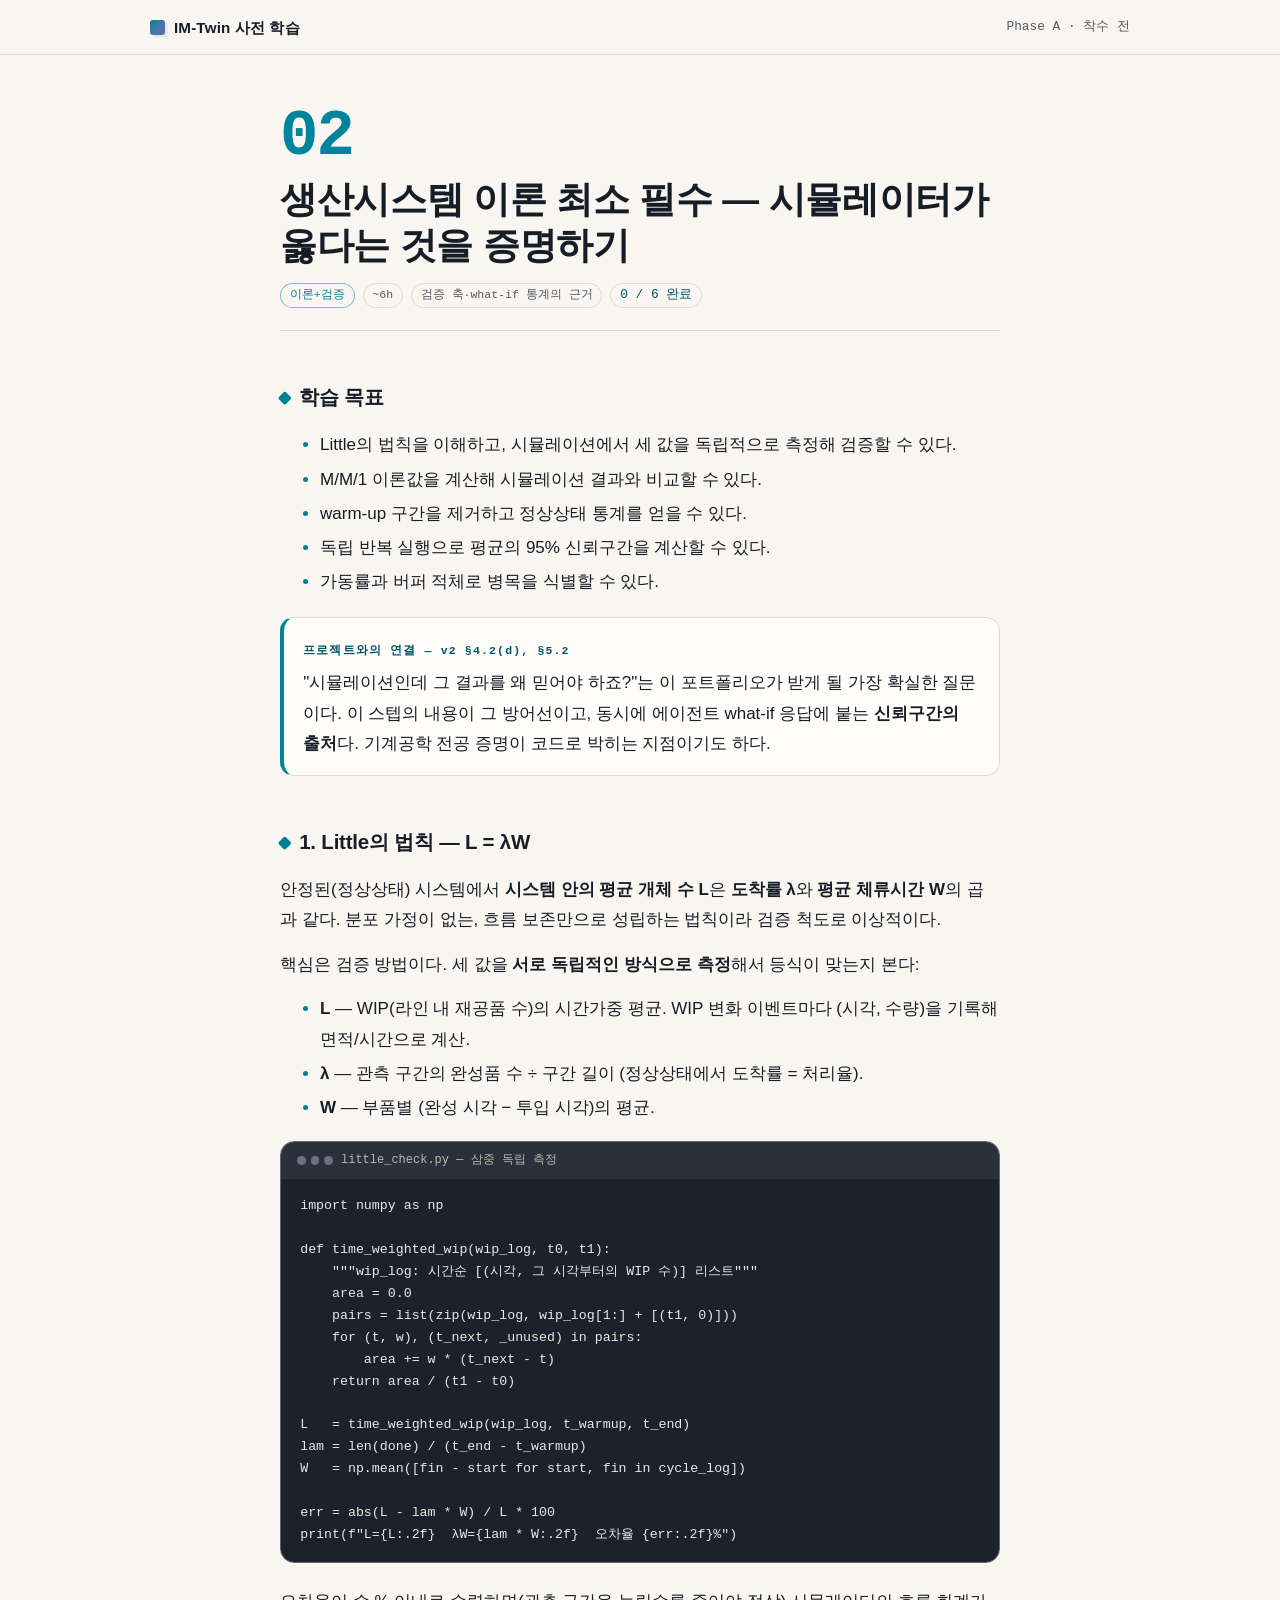
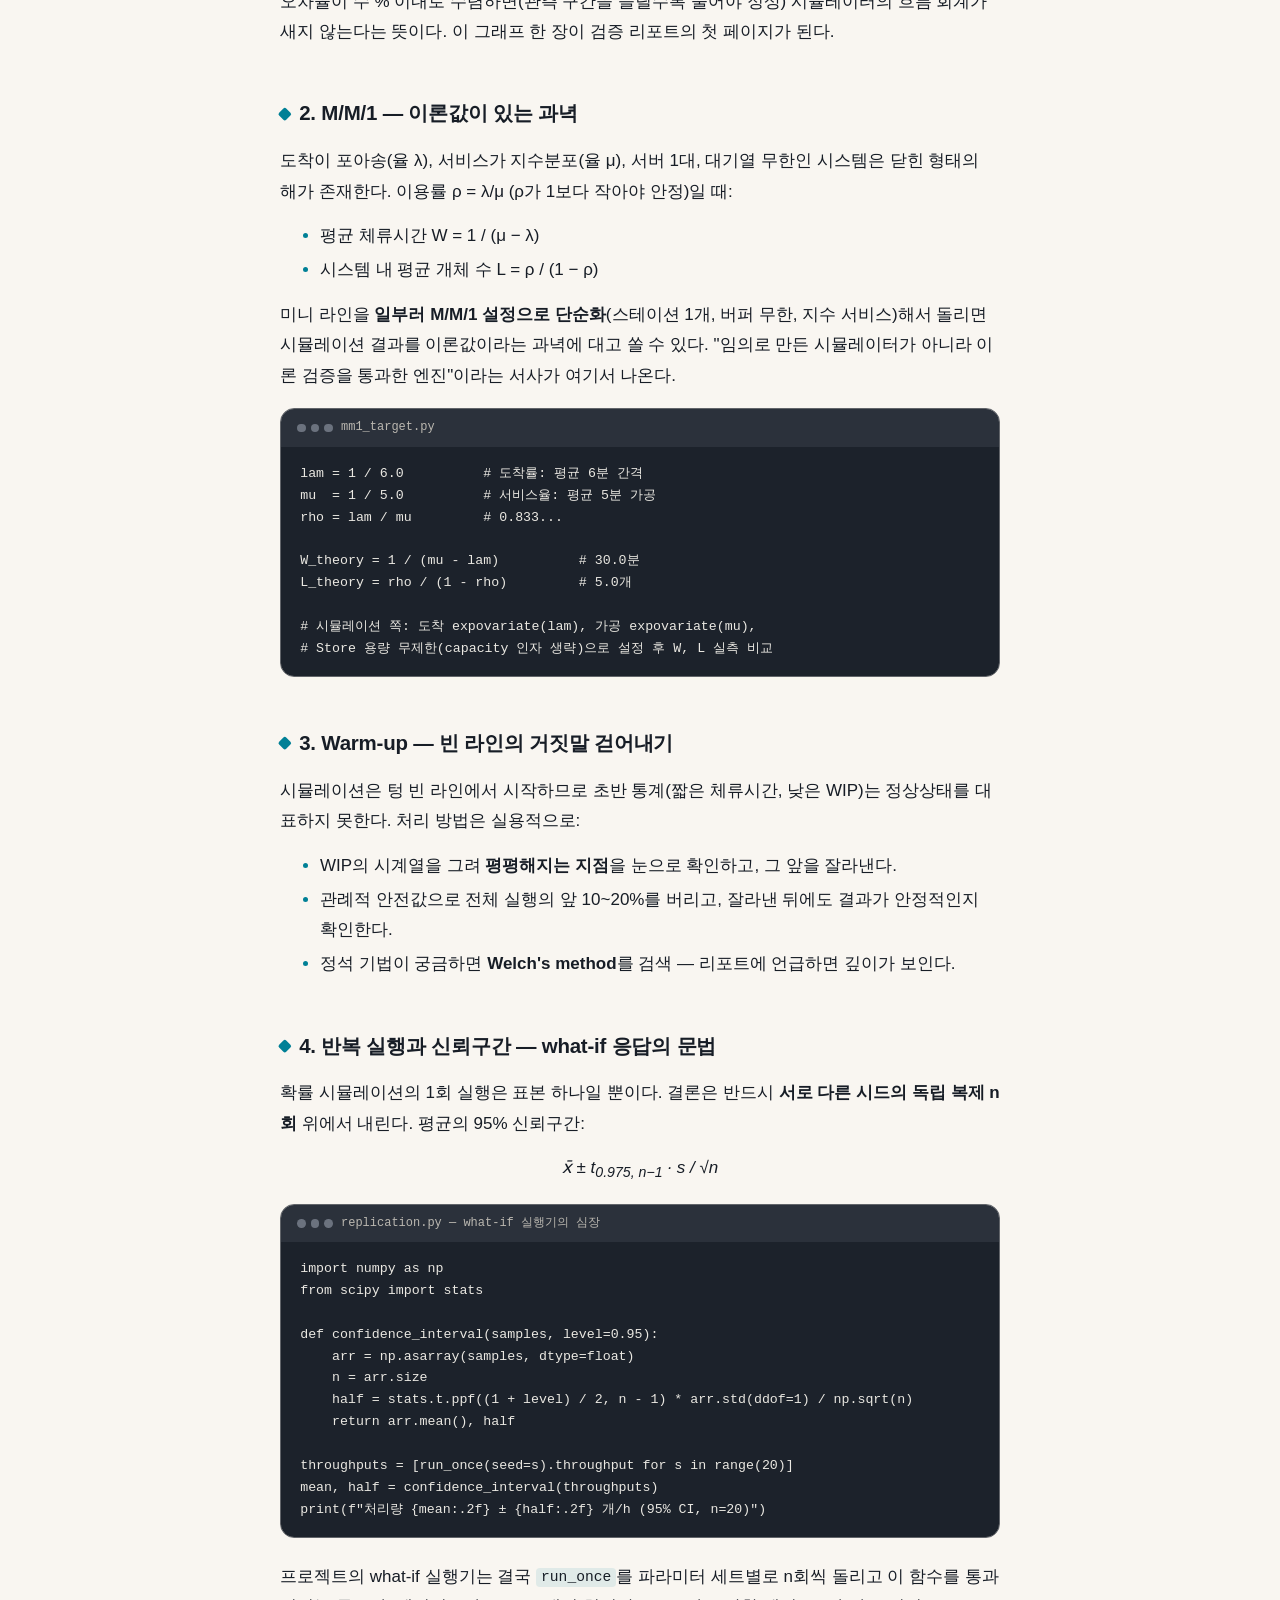
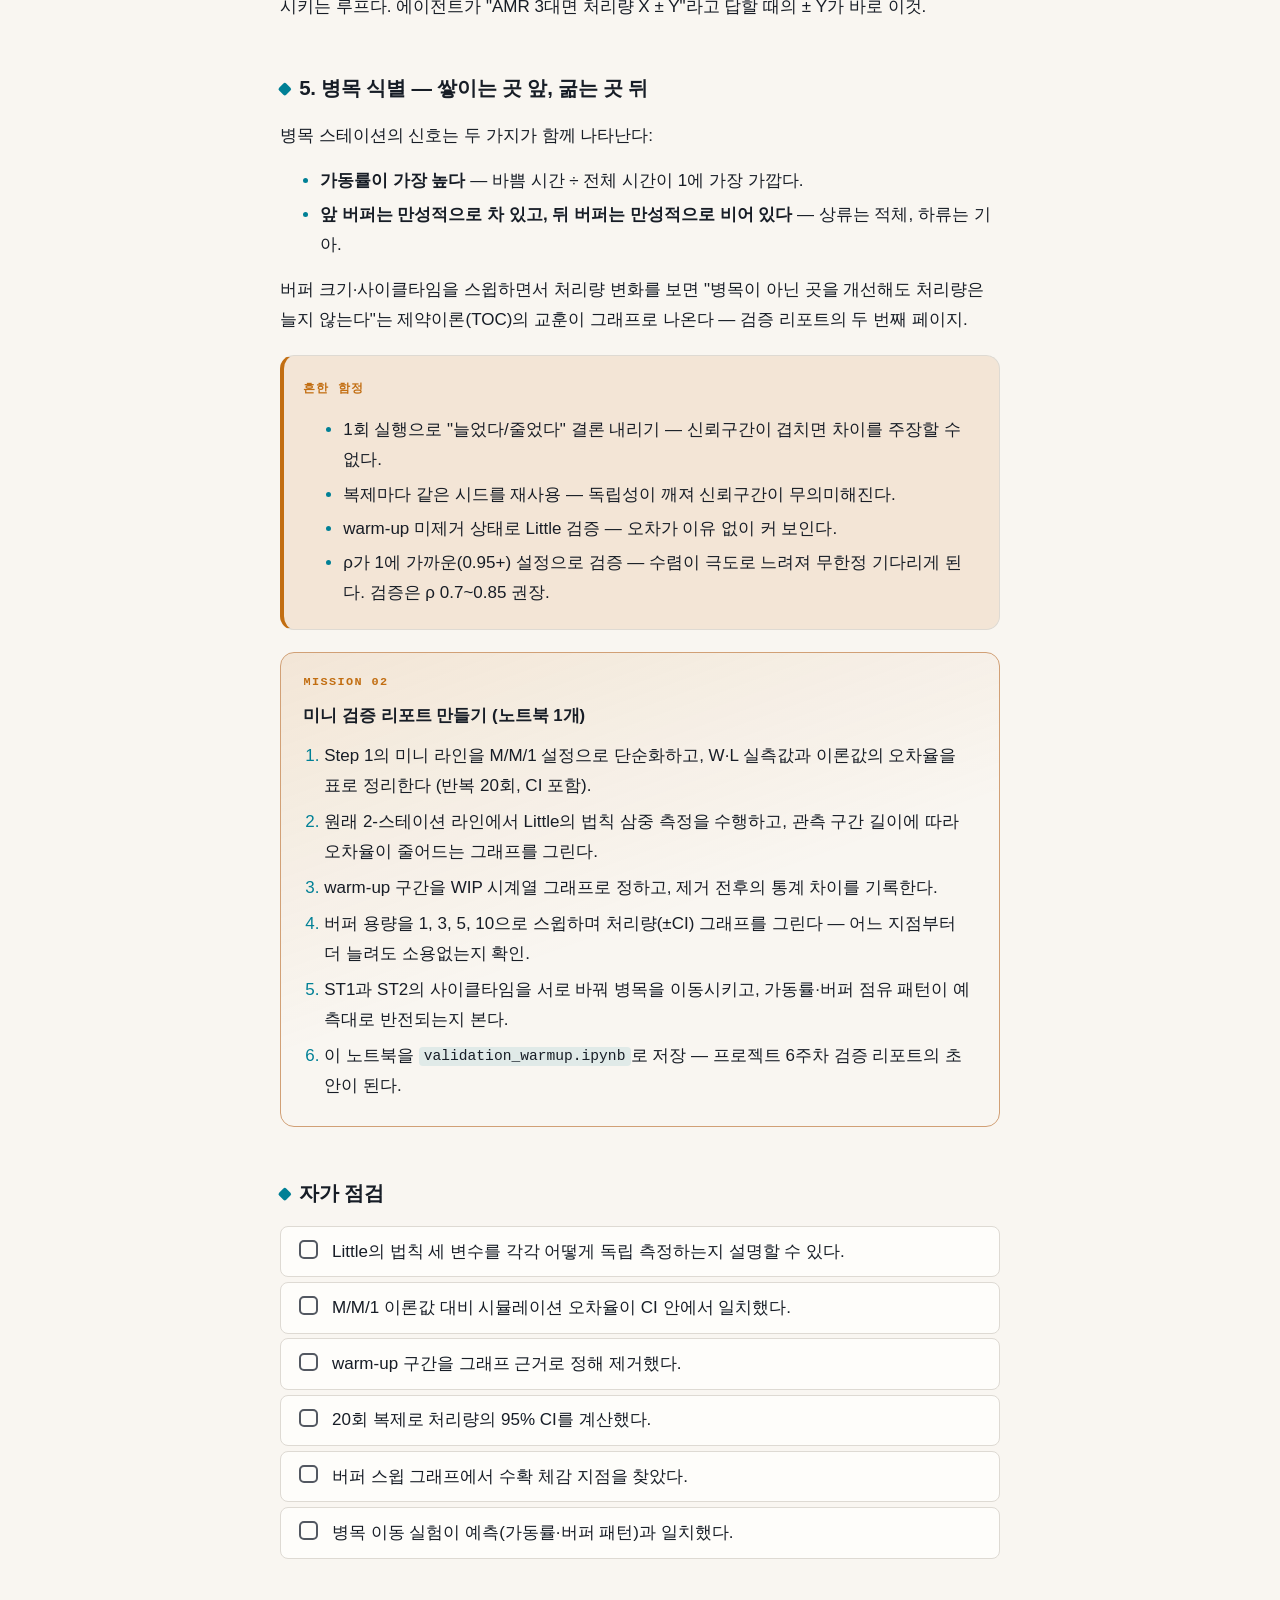
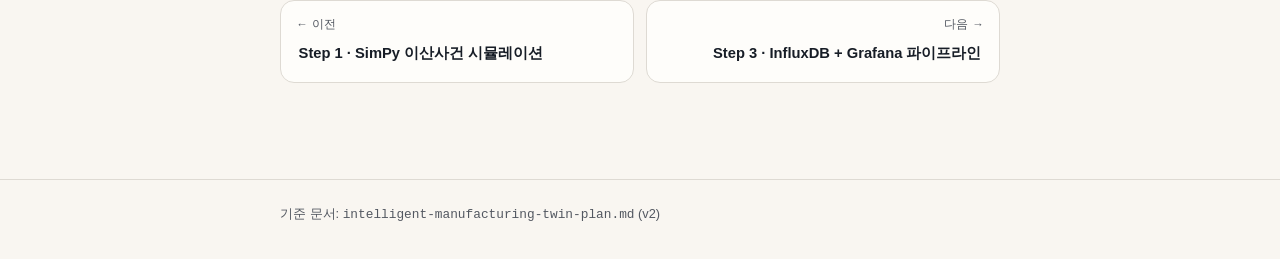
==== learning/step-2-production-theory.html @ c5368b6d "feat: 지능형제조 디지털 트윈 기획서 및 9단계 사전 학습 사이트" ====
<!DOCTYPE html>
<html lang="ko">
<head>
<meta charset="UTF-8">
<meta name="viewport" content="width=device-width, initial-scale=1.0">
<title>Step 2 — 생산시스템 이론 최소 필수</title>
<link rel="stylesheet" href="assets/style.css">
</head>
<body data-page="step2">

<header class="site-header">
  <div class="wrap">
    <a class="brand" href="index.html"><span class="brand__mark" aria-hidden="true"></span>IM-Twin 사전 학습</a>
    <span class="header-meta">Phase A · 착수 전</span>
  </div>
</header>

<main class="wrap wrap--narrow" style="--ph: var(--ph-a);">
  <section class="step-hero">
    <p class="step-hero__num">02</p>
    <h1>생산시스템 이론 최소 필수 — 시뮬레이터가 옳다는 것을 증명하기</h1>
    <div class="row">
      <span class="badge badge--ph">이론+검증</span>
      <span class="badge">~6h</span>
      <span class="badge">검증 축·what-if 통계의 근거</span>
      <span class="badge check-count" data-check-count></span>
    </div>
  </section>

  <article class="prose">
    <h2>학습 목표</h2>
    <ul>
      <li>Little의 법칙을 이해하고, 시뮬레이션에서 세 값을 독립적으로 측정해 검증할 수 있다.</li>
      <li>M/M/1 이론값을 계산해 시뮬레이션 결과와 비교할 수 있다.</li>
      <li>warm-up 구간을 제거하고 정상상태 통계를 얻을 수 있다.</li>
      <li>독립 반복 실행으로 평균의 95% 신뢰구간을 계산할 수 있다.</li>
      <li>가동률과 버퍼 적체로 병목을 식별할 수 있다.</li>
    </ul>

    <div class="callout callout--why">
      <span class="callout__tag">프로젝트와의 연결 — v2 §4.2(d), §5.2</span>
      <p>"시뮬레이션인데 그 결과를 왜 믿어야 하죠?"는 이 포트폴리오가 받게 될 가장 확실한 질문이다.
      이 스텝의 내용이 그 방어선이고, 동시에 에이전트 what-if 응답에 붙는 <strong>신뢰구간의 출처</strong>다.
      기계공학 전공 증명이 코드로 박히는 지점이기도 하다.</p>
    </div>

    <h2>1. Little의 법칙 — L = λW</h2>
    <p>안정된(정상상태) 시스템에서 <strong>시스템 안의 평균 개체 수 L</strong>은
    <strong>도착률 λ</strong>와 <strong>평균 체류시간 W</strong>의 곱과 같다.
    분포 가정이 없는, 흐름 보존만으로 성립하는 법칙이라 검증 척도로 이상적이다.</p>
    <p>핵심은 검증 방법이다. 세 값을 <strong>서로 독립적인 방식으로 측정</strong>해서 등식이 맞는지 본다:</p>
    <ul>
      <li><strong>L</strong> — WIP(라인 내 재공품 수)의 시간가중 평균. WIP 변화 이벤트마다 (시각, 수량)을 기록해 면적/시간으로 계산.</li>
      <li><strong>λ</strong> — 관측 구간의 완성품 수 ÷ 구간 길이 (정상상태에서 도착률 = 처리율).</li>
      <li><strong>W</strong> — 부품별 (완성 시각 − 투입 시각)의 평균.</li>
    </ul>

    <div class="code-card">
      <div class="code-card__head"><span class="code-card__dots"><i></i><i></i><i></i></span>little_check.py — 삼중 독립 측정</div>
      <pre><code>import numpy as np

def time_weighted_wip(wip_log, t0, t1):
    """wip_log: 시간순 [(시각, 그 시각부터의 WIP 수)] 리스트"""
    area = 0.0
    pairs = list(zip(wip_log, wip_log[1:] + [(t1, 0)]))
    for (t, w), (t_next, _unused) in pairs:
        area += w * (t_next - t)
    return area / (t1 - t0)

L   = time_weighted_wip(wip_log, t_warmup, t_end)
lam = len(done) / (t_end - t_warmup)
W   = np.mean([fin - start for start, fin in cycle_log])

err = abs(L - lam * W) / L * 100
print(f"L={L:.2f}  λW={lam * W:.2f}  오차율 {err:.2f}%")</code></pre>
    </div>
    <p>오차율이 수 % 이내로 수렴하면(관측 구간을 늘릴수록 줄어야 정상) 시뮬레이터의
    흐름 회계가 새지 않는다는 뜻이다. 이 그래프 한 장이 검증 리포트의 첫 페이지가 된다.</p>

    <h2>2. M/M/1 — 이론값이 있는 과녁</h2>
    <p>도착이 포아송(율 λ), 서비스가 지수분포(율 μ), 서버 1대, 대기열 무한인 시스템은
    닫힌 형태의 해가 존재한다. 이용률 ρ = λ/μ (ρ가 1보다 작아야 안정)일 때:</p>
    <ul>
      <li>평균 체류시간 W = 1 / (μ − λ)</li>
      <li>시스템 내 평균 개체 수 L = ρ / (1 − ρ)</li>
    </ul>
    <p>미니 라인을 <strong>일부러 M/M/1 설정으로 단순화</strong>(스테이션 1개, 버퍼 무한, 지수 서비스)해서 돌리면
    시뮬레이션 결과를 이론값이라는 과녁에 대고 쏠 수 있다. "임의로 만든 시뮬레이터가 아니라
    이론 검증을 통과한 엔진"이라는 서사가 여기서 나온다.</p>
    <div class="code-card">
      <div class="code-card__head"><span class="code-card__dots"><i></i><i></i><i></i></span>mm1_target.py</div>
      <pre><code>lam = 1 / 6.0          # 도착률: 평균 6분 간격
mu  = 1 / 5.0          # 서비스율: 평균 5분 가공
rho = lam / mu         # 0.833...

W_theory = 1 / (mu - lam)          # 30.0분
L_theory = rho / (1 - rho)         # 5.0개

# 시뮬레이션 쪽: 도착 expovariate(lam), 가공 expovariate(mu),
# Store 용량 무제한(capacity 인자 생략)으로 설정 후 W, L 실측 비교</code></pre>
    </div>

    <h2>3. Warm-up — 빈 라인의 거짓말 걷어내기</h2>
    <p>시뮬레이션은 텅 빈 라인에서 시작하므로 초반 통계(짧은 체류시간, 낮은 WIP)는 정상상태를
    대표하지 못한다. 처리 방법은 실용적으로:</p>
    <ul>
      <li>WIP의 시계열을 그려 <strong>평평해지는 지점</strong>을 눈으로 확인하고, 그 앞을 잘라낸다.</li>
      <li>관례적 안전값으로 전체 실행의 앞 10~20%를 버리고, 잘라낸 뒤에도 결과가 안정적인지 확인한다.</li>
      <li>정석 기법이 궁금하면 <strong>Welch's method</strong>를 검색 — 리포트에 언급하면 깊이가 보인다.</li>
    </ul>

    <h2>4. 반복 실행과 신뢰구간 — what-if 응답의 문법</h2>
    <p>확률 시뮬레이션의 1회 실행은 표본 하나일 뿐이다. 결론은 반드시
    <strong>서로 다른 시드의 독립 복제 n회</strong> 위에서 내린다. 평균의 95% 신뢰구간:</p>
    <p style="text-align:center;"><em>x̄ ± t<sub>0.975, n−1</sub> · s / √n</em></p>
    <div class="code-card">
      <div class="code-card__head"><span class="code-card__dots"><i></i><i></i><i></i></span>replication.py — what-if 실행기의 심장</div>
      <pre><code>import numpy as np
from scipy import stats

def confidence_interval(samples, level=0.95):
    arr = np.asarray(samples, dtype=float)
    n = arr.size
    half = stats.t.ppf((1 + level) / 2, n - 1) * arr.std(ddof=1) / np.sqrt(n)
    return arr.mean(), half

throughputs = [run_once(seed=s).throughput for s in range(20)]
mean, half = confidence_interval(throughputs)
print(f"처리량 {mean:.2f} ± {half:.2f} 개/h (95% CI, n=20)")</code></pre>
    </div>
    <p>프로젝트의 what-if 실행기는 결국 <code>run_once</code>를 파라미터 세트별로 n회씩 돌리고
    이 함수를 통과시키는 루프다. 에이전트가 "AMR 3대면 처리량 X ± Y"라고 답할 때의 ± Y가 바로 이것.</p>

    <h2>5. 병목 식별 — 쌓이는 곳 앞, 굶는 곳 뒤</h2>
    <p>병목 스테이션의 신호는 두 가지가 함께 나타난다:</p>
    <ul>
      <li><strong>가동률이 가장 높다</strong> — 바쁨 시간 ÷ 전체 시간이 1에 가장 가깝다.</li>
      <li><strong>앞 버퍼는 만성적으로 차 있고, 뒤 버퍼는 만성적으로 비어 있다</strong> — 상류는 적체, 하류는 기아.</li>
    </ul>
    <p>버퍼 크기·사이클타임을 스윕하면서 처리량 변화를 보면 "병목이 아닌 곳을 개선해도
    처리량은 늘지 않는다"는 제약이론(TOC)의 교훈이 그래프로 나온다 — 검증 리포트의 두 번째 페이지.</p>

    <div class="callout callout--warn">
      <span class="callout__tag">흔한 함정</span>
      <ul>
        <li>1회 실행으로 "늘었다/줄었다" 결론 내리기 — 신뢰구간이 겹치면 차이를 주장할 수 없다.</li>
        <li>복제마다 같은 시드를 재사용 — 독립성이 깨져 신뢰구간이 무의미해진다.</li>
        <li>warm-up 미제거 상태로 Little 검증 — 오차가 이유 없이 커 보인다.</li>
        <li>ρ가 1에 가까운(0.95+) 설정으로 검증 — 수렴이 극도로 느려져 무한정 기다리게 된다. 검증은 ρ 0.7~0.85 권장.</li>
      </ul>
    </div>

    <section class="mission" aria-labelledby="mission-h">
      <span class="mission__tag">MISSION 02</span>
      <h3 id="mission-h">미니 검증 리포트 만들기 (노트북 1개)</h3>
      <ol>
        <li>Step 1의 미니 라인을 M/M/1 설정으로 단순화하고, W·L 실측값과 이론값의 오차율을 표로 정리한다 (반복 20회, CI 포함).</li>
        <li>원래 2-스테이션 라인에서 Little의 법칙 삼중 측정을 수행하고, 관측 구간 길이에 따라 오차율이 줄어드는 그래프를 그린다.</li>
        <li>warm-up 구간을 WIP 시계열 그래프로 정하고, 제거 전후의 통계 차이를 기록한다.</li>
        <li>버퍼 용량을 1, 3, 5, 10으로 스윕하며 처리량(±CI) 그래프를 그린다 — 어느 지점부터 더 늘려도 소용없는지 확인.</li>
        <li>ST1과 ST2의 사이클타임을 서로 바꿔 병목을 이동시키고, 가동률·버퍼 점유 패턴이 예측대로 반전되는지 본다.</li>
        <li>이 노트북을 <code>validation_warmup.ipynb</code>로 저장 — 프로젝트 6주차 검증 리포트의 초안이 된다.</li>
      </ol>
    </section>

    <h2>자가 점검</h2>
    <ul class="checks">
      <li><label><input type="checkbox" data-key="1"><span>Little의 법칙 세 변수를 각각 어떻게 독립 측정하는지 설명할 수 있다.</span></label></li>
      <li><label><input type="checkbox" data-key="2"><span>M/M/1 이론값 대비 시뮬레이션 오차율이 CI 안에서 일치했다.</span></label></li>
      <li><label><input type="checkbox" data-key="3"><span>warm-up 구간을 그래프 근거로 정해 제거했다.</span></label></li>
      <li><label><input type="checkbox" data-key="4"><span>20회 복제로 처리량의 95% CI를 계산했다.</span></label></li>
      <li><label><input type="checkbox" data-key="5"><span>버퍼 스윕 그래프에서 수확 체감 지점을 찾았다.</span></label></li>
      <li><label><input type="checkbox" data-key="6"><span>병목 이동 실험이 예측(가동률·버퍼 패턴)과 일치했다.</span></label></li>
    </ul>

    <nav class="pager" aria-label="스텝 이동">
      <a href="step-1-simpy.html"><span class="dir">← 이전</span><span class="t">Step 1 · SimPy 이산사건 시뮬레이션</span></a>
      <a class="next" href="step-3-data-pipeline.html"><span class="dir">다음 →</span><span class="t">Step 3 · InfluxDB + Grafana 파이프라인</span></a>
    </nav>
  </article>
</main>

<footer class="site-foot">
  <div class="wrap wrap--narrow">기준 문서: <code>intelligent-manufacturing-twin-plan.md</code> (v2)</div>
</footer>

<script src="assets/progress.js" defer></script>
</body>
</html>
---- learning/assets/style.css ----
/* ============================================================
   지능형제조 디지털 트윈 — 사전 학습 커리큘럼 공용 스타일
   방향: 엔지니어링 필드노트 (밝은 종이 질감 + 트윈 시안 액센트)
   ============================================================ */

:root {
  --bg: oklch(97.5% 0.008 85);
  --bg-raised: oklch(99.4% 0.004 85);
  --ink: oklch(23% 0.02 260);
  --ink-soft: oklch(46% 0.015 260);
  --line: oklch(89% 0.01 85);
  --accent: oklch(56% 0.11 215);
  --accent-ink: oklch(40% 0.1 215);
  --accent-soft: oklch(56% 0.11 215 / 0.1);
  --warn: oklch(62% 0.14 60);
  --warn-soft: oklch(62% 0.14 60 / 0.12);
  --code-bg: oklch(25% 0.02 262);
  --code-head: oklch(31% 0.02 262);
  --code-ink: oklch(93% 0.008 85);

  --ph-a: oklch(55% 0.1 215);
  --ph-b: oklch(55% 0.1 155);
  --ph-c: oklch(55% 0.11 280);
  --ph-d: oklch(60% 0.12 55);
  --ph-e: oklch(55% 0.11 340);

  --text-base: clamp(1rem, 0.95rem + 0.25vw, 1.0625rem);
  --text-hero: clamp(1.9rem, 1.2rem + 3.2vw, 3.1rem);
  --space-section: clamp(2.8rem, 2rem + 3vw, 4.5rem);
  --radius: 14px;
  --radius-sm: 8px;
  --duration: 180ms;
  --ease-out: cubic-bezier(0.16, 1, 0.3, 1);
  --font-body: "Pretendard Variable", Pretendard, -apple-system, BlinkMacSystemFont,
    "Noto Sans KR", "Malgun Gothic", sans-serif;
  --font-mono: "JetBrains Mono", "Cascadia Code", "D2Coding", ui-monospace,
    SFMono-Regular, Consolas, monospace;
}

@media (prefers-color-scheme: dark) {
  :root {
    --bg: oklch(19% 0.015 262);
    --bg-raised: oklch(23.5% 0.015 262);
    --ink: oklch(92% 0.008 85);
    --ink-soft: oklch(68% 0.012 260);
    --line: oklch(33% 0.015 262);
    --accent: oklch(72% 0.1 215);
    --accent-ink: oklch(80% 0.09 215);
    --accent-soft: oklch(72% 0.1 215 / 0.14);
    --warn: oklch(75% 0.13 65);
    --warn-soft: oklch(75% 0.13 65 / 0.14);
    --code-bg: oklch(15% 0.015 262);
    --code-head: oklch(24% 0.015 262);
  }
}

* { box-sizing: border-box; }
html { scroll-behavior: smooth; }
body {
  margin: 0;
  background: var(--bg);
  color: var(--ink);
  font-family: var(--font-body);
  font-size: var(--text-base);
  line-height: 1.78;
  -webkit-font-smoothing: antialiased;
}
@media (prefers-reduced-motion: reduce) {
  html { scroll-behavior: auto; }
  *, *::before, *::after { transition: none !important; animation: none !important; }
}

a { color: var(--accent-ink); text-decoration-thickness: 1px; text-underline-offset: 3px; }
a:hover { color: var(--accent); }
:focus-visible { outline: 2px solid var(--accent); outline-offset: 3px; border-radius: 2px; }

.wrap { max-width: 1060px; margin: 0 auto; padding: 0 clamp(1.1rem, 4vw, 2.5rem); }
.wrap--narrow { max-width: 800px; }

/* ---------- 헤더 ---------- */
.site-header {
  position: sticky; top: 0; z-index: 20;
  background: color-mix(in oklab, var(--bg) 82%, transparent);
  backdrop-filter: blur(10px);
  border-bottom: 1px solid var(--line);
}
.site-header .wrap {
  display: flex; align-items: center; justify-content: space-between;
  gap: 1rem; min-height: 3.4rem;
}
.brand {
  font-weight: 700; font-size: 0.95rem; letter-spacing: 0.01em;
  color: var(--ink); text-decoration: none; display: flex; align-items: center; gap: 0.55rem;
}
.brand__mark {
  width: 0.95rem; height: 0.95rem; border-radius: 3px;
  background: linear-gradient(135deg, var(--accent), var(--ph-c));
  box-shadow: 2.5px 2.5px 0 var(--accent-soft);
}
.header-meta { font-size: 0.8rem; color: var(--ink-soft); font-family: var(--font-mono); }

/* ---------- 히어로 (인덱스) ---------- */
.hero { padding: var(--space-section) 0 calc(var(--space-section) * 0.55); }
.hero__eyebrow {
  font-family: var(--font-mono); font-size: 0.78rem; letter-spacing: 0.14em;
  text-transform: uppercase; color: var(--accent); margin: 0 0 0.9rem;
}
.hero h1 { font-size: var(--text-hero); line-height: 1.22; margin: 0 0 1rem; letter-spacing: -0.015em; }
.hero p.lede { max-width: 46rem; color: var(--ink-soft); margin: 0 0 1.8rem; }

.progress-shell { max-width: 46rem; }
.progress-track {
  height: 0.55rem; border-radius: 999px; background: var(--line);
  overflow: hidden; position: relative;
}
.progress-fill {
  height: 100%; width: 0%; border-radius: 999px;
  background: linear-gradient(90deg, var(--accent), var(--ph-c));
  transition: width 500ms var(--ease-out);
}
.progress-label {
  display: flex; justify-content: space-between;
  font-family: var(--font-mono); font-size: 0.78rem; color: var(--ink-soft);
  margin-top: 0.45rem;
}

/* ---------- 페이즈 / 스텝 카드 ---------- */
.phase { --ph: var(--accent); padding: 1.6rem 0 0.4rem; }
.phase[data-ph="a"] { --ph: var(--ph-a); }
.phase[data-ph="b"] { --ph: var(--ph-b); }
.phase[data-ph="c"] { --ph: var(--ph-c); }
.phase[data-ph="d"] { --ph: var(--ph-d); }
.phase[data-ph="e"] { --ph: var(--ph-e); }

.phase__head { display: flex; align-items: baseline; gap: 0.9rem; margin-bottom: 1.1rem; }
.phase__key {
  font-family: var(--font-mono); font-weight: 700; font-size: 0.82rem;
  color: var(--ph); border: 1.5px solid var(--ph); border-radius: 6px;
  padding: 0.1rem 0.5rem; white-space: nowrap;
}
.phase__title { font-size: 1.12rem; font-weight: 700; margin: 0; }
.phase__timing { font-size: 0.82rem; color: var(--ink-soft); margin-left: auto; font-family: var(--font-mono); }

.steps { display: grid; grid-template-columns: repeat(auto-fill, minmax(300px, 1fr)); gap: 0.9rem; margin: 0 0 1.2rem; padding: 0; list-style: none; }

.step-card {
  position: relative; display: block; overflow: hidden;
  background: var(--bg-raised); border: 1px solid var(--line);
  border-left: 4px solid var(--ph); border-radius: var(--radius);
  padding: 1.15rem 1.25rem 1.05rem; text-decoration: none; color: var(--ink);
  transition: transform var(--duration) var(--ease-out), box-shadow var(--duration) var(--ease-out), border-color var(--duration);
}
.step-card::before {
  content: attr(data-num);
  position: absolute; right: 0.4rem; top: -1.4rem;
  font-family: var(--font-mono); font-weight: 800; font-size: 5.2rem; line-height: 1;
  color: color-mix(in oklab, var(--ph) 13%, transparent);
  pointer-events: none;
}
.step-card:hover {
  transform: translateY(-3px);
  box-shadow: 0 10px 26px -14px color-mix(in oklab, var(--ph) 45%, transparent);
  border-color: color-mix(in oklab, var(--ph) 45%, var(--line));
}
.step-card:active { transform: translateY(-1px); }
.step-card h3 { margin: 0 0 0.4rem; font-size: 1.02rem; position: relative; }
.step-card p { margin: 0 0 0.8rem; font-size: 0.88rem; color: var(--ink-soft); line-height: 1.6; position: relative; }
.step-card .row { display: flex; gap: 0.45rem; flex-wrap: wrap; align-items: center; position: relative; }

.badge {
  font-family: var(--font-mono); font-size: 0.72rem; line-height: 1;
  padding: 0.32rem 0.55rem; border-radius: 999px;
  border: 1px solid var(--line); color: var(--ink-soft); background: var(--bg);
}
.badge--ph { border-color: color-mix(in oklab, var(--ph) 50%, transparent); color: var(--ph); }
.badge--done { margin-left: auto; color: var(--accent-ink); border-color: transparent; background: var(--accent-soft); }

/* ---------- 스텝 페이지 히어로 ---------- */
.step-hero { --ph: var(--accent); padding: calc(var(--space-section) * 0.7) 0 1.4rem; border-bottom: 1px solid var(--line); margin-bottom: 2.2rem; }
.step-hero__num {
  font-family: var(--font-mono); font-weight: 800; font-size: clamp(2.6rem, 6vw, 4rem);
  line-height: 1; color: var(--ph); margin: 0 0 0.5rem; letter-spacing: -0.03em;
}
.step-hero h1 { font-size: clamp(1.5rem, 1rem + 2.4vw, 2.3rem); margin: 0 0 0.9rem; line-height: 1.25; letter-spacing: -0.01em; }
.step-hero .row { display: flex; gap: 0.5rem; flex-wrap: wrap; }

/* ---------- 본문 프로즈 ---------- */
article.prose { padding-bottom: 3rem; }
.prose h2 {
  font-size: 1.28rem; margin: 2.6rem 0 0.9rem; padding-top: 0.4rem;
  display: flex; align-items: center; gap: 0.6rem; letter-spacing: -0.01em;
}
.prose h2::before {
  content: ""; width: 0.6rem; height: 0.6rem; border-radius: 2px;
  background: var(--ph, var(--accent)); flex: none;
  transform: rotate(45deg);
}
.prose h3 { font-size: 1.05rem; margin: 1.8rem 0 0.5rem; }
.prose p, .prose ul, .prose ol { margin: 0.55rem 0 0.9rem; }
.prose li { margin: 0.25rem 0; }
.prose li::marker { color: var(--ph, var(--accent)); }
.prose strong { font-weight: 700; }
.prose code {
  font-family: var(--font-mono); font-size: 0.86em;
  background: var(--accent-soft); border-radius: 4px; padding: 0.1em 0.35em;
}

.prose table { width: 100%; border-collapse: collapse; font-size: 0.9rem; margin: 1rem 0 1.4rem; }
.prose th { text-align: left; font-size: 0.8rem; letter-spacing: 0.04em; color: var(--ink-soft); border-bottom: 2px solid var(--line); padding: 0.45rem 0.7rem 0.45rem 0; }
.prose td { border-bottom: 1px solid var(--line); padding: 0.55rem 0.7rem 0.55rem 0; vertical-align: top; }
.table-scroll { overflow-x: auto; }

/* ---------- 콜아웃 ---------- */
.callout {
  border: 1px solid var(--line); border-radius: var(--radius);
  padding: 1rem 1.2rem; margin: 1.2rem 0; background: var(--bg-raised);
}
.callout__tag {
  display: inline-block; font-family: var(--font-mono); font-size: 0.72rem;
  font-weight: 700; letter-spacing: 0.1em; margin-bottom: 0.45rem;
}
.callout--why { border-left: 4px solid var(--accent); }
.callout--why .callout__tag { color: var(--accent-ink); }
.callout--warn { border-left: 4px solid var(--warn); background: var(--warn-soft); }
.callout--warn .callout__tag { color: var(--warn); }
.callout--ver { border-left: 4px solid var(--ph-c); }
.callout--ver .callout__tag { color: var(--ph-c); }
.callout p:last-child, .callout ul:last-child { margin-bottom: 0; }
.callout p:first-of-type { margin-top: 0; }

/* ---------- 코드 카드 ---------- */
.code-card { border-radius: var(--radius); overflow: hidden; margin: 1.1rem 0 1.5rem; border: 1px solid color-mix(in oklab, var(--code-bg) 60%, var(--line)); }
.code-card__head {
  display: flex; align-items: center; gap: 0.5rem;
  background: var(--code-head); color: oklch(78% 0.01 85);
  font-family: var(--font-mono); font-size: 0.75rem;
  padding: 0.5rem 1rem;
}
.code-card__dots { display: inline-flex; gap: 0.3rem; }
.code-card__dots i { width: 0.55rem; height: 0.55rem; border-radius: 50%; background: oklch(55% 0.02 262); }
.code-card pre {
  margin: 0; padding: 1rem 1.2rem; overflow-x: auto;
  background: var(--code-bg); color: var(--code-ink);
  font-family: var(--font-mono); font-size: 0.83rem; line-height: 1.65;
}
.code-card code { background: none; padding: 0; font-size: inherit; color: inherit; }

/* ---------- 실습 미션 ---------- */
.mission {
  border: 1.5px solid color-mix(in oklab, var(--warn) 55%, var(--line));
  border-radius: var(--radius); padding: 1.2rem 1.4rem; margin: 1.4rem 0;
  background: linear-gradient(160deg, var(--warn-soft), transparent 55%);
}
.mission__tag {
  font-family: var(--font-mono); font-size: 0.74rem; font-weight: 700;
  letter-spacing: 0.12em; color: var(--warn); display: block; margin-bottom: 0.5rem;
}
.mission h3 { margin: 0 0 0.6rem; font-size: 1.05rem; }
.mission ol { margin: 0.4rem 0 0; padding-left: 1.3rem; }
.mission li { margin: 0.35rem 0; }

/* ---------- 체크리스트 ---------- */
.checks { list-style: none; padding: 0; margin: 0.8rem 0 1.4rem; }
.checks li { margin: 0.3rem 0; }
.checks label {
  display: flex; gap: 0.7rem; align-items: flex-start; cursor: pointer;
  padding: 0.6rem 0.9rem; border: 1px solid var(--line); border-radius: var(--radius-sm);
  background: var(--bg-raised); transition: border-color var(--duration), background var(--duration);
}
.checks label:hover { border-color: color-mix(in oklab, var(--accent) 45%, var(--line)); }
.checks input[type="checkbox"] {
  appearance: none; flex: none; width: 1.15rem; height: 1.15rem; margin-top: 0.22rem;
  border: 2px solid var(--ink-soft); border-radius: 5px; cursor: pointer;
  display: grid; place-content: center;
  transition: background var(--duration), border-color var(--duration);
}
.checks input[type="checkbox"]::after {
  content: ""; width: 0.55rem; height: 0.32rem;
  border-left: 2.5px solid var(--bg-raised); border-bottom: 2.5px solid var(--bg-raised);
  transform: rotate(-45deg) scale(0); transition: transform var(--duration) var(--ease-out);
  margin-top: -2px;
}
.checks input[type="checkbox"]:checked { background: var(--accent); border-color: var(--accent); }
.checks input[type="checkbox"]:checked::after { transform: rotate(-45deg) scale(1); }
.checks input[type="checkbox"]:checked ~ span { color: var(--ink-soft); text-decoration: line-through; text-decoration-color: color-mix(in oklab, var(--ink-soft) 55%, transparent); }
.check-count { font-family: var(--font-mono); font-size: 0.8rem; color: var(--accent-ink); }

/* ---------- 페이저 ---------- */
.pager { display: flex; gap: 0.8rem; margin: 2.6rem 0 1rem; }
.pager a {
  flex: 1; border: 1px solid var(--line); border-radius: var(--radius);
  padding: 0.85rem 1.1rem; text-decoration: none; background: var(--bg-raised);
  transition: transform var(--duration) var(--ease-out), border-color var(--duration);
}
.pager a:hover { transform: translateY(-2px); border-color: var(--accent); }
.pager a.next { text-align: right; }
.pager .dir { display: block; font-family: var(--font-mono); font-size: 0.72rem; color: var(--ink-soft); margin-bottom: 0.2rem; }
.pager .t { font-weight: 700; font-size: 0.92rem; color: var(--ink); }

/* ---------- 다이어그램 박스 ---------- */
.diagram {
  font-family: var(--font-mono); font-size: 0.78rem; line-height: 1.7;
  background: var(--bg-raised); border: 1px solid var(--line); border-radius: var(--radius);
  padding: 1.2rem 1.4rem; overflow-x: auto; margin: 1.1rem 0 1.5rem; white-space: pre;
  color: var(--ink);
}

/* ---------- 용어집 ---------- */
.terms { display: grid; grid-template-columns: repeat(auto-fill, minmax(280px, 1fr)); gap: 0.8rem; margin: 1rem 0 1.5rem; }
.term {
  border: 1px solid var(--line); border-radius: var(--radius-sm);
  background: var(--bg-raised); padding: 0.85rem 1rem;
}
.term dt { font-weight: 700; font-size: 0.92rem; margin-bottom: 0.25rem; color: var(--accent-ink); }
.term dd { margin: 0; font-size: 0.85rem; color: var(--ink-soft); line-height: 1.6; }

footer.site-foot {
  border-top: 1px solid var(--line); margin-top: 2rem;
  padding: 1.4rem 0 2.2rem; font-size: 0.8rem; color: var(--ink-soft);
}

@media (max-width: 700px) {
  .steps { grid-template-columns: 1fr; }
  .phase__timing { display: none; }
  .pager { flex-direction: column; }
  .pager a.next { text-align: left; }
}
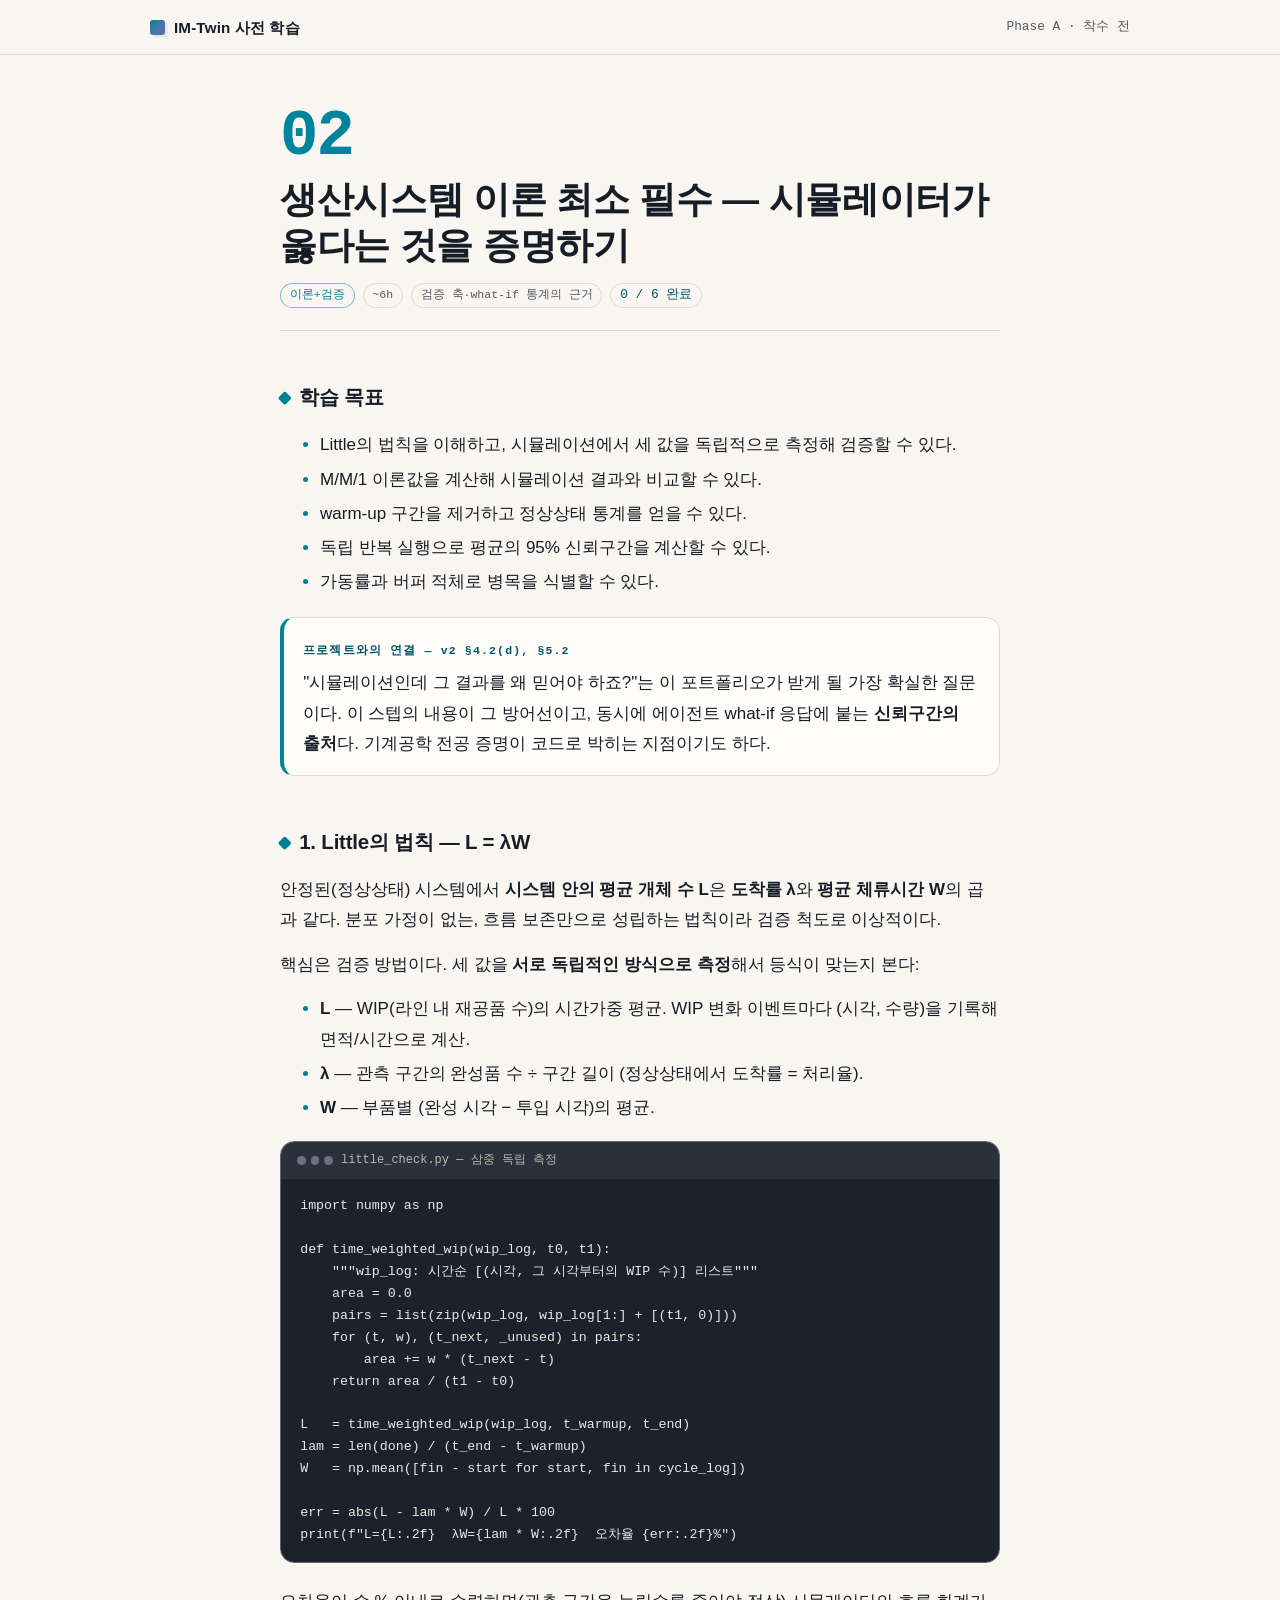
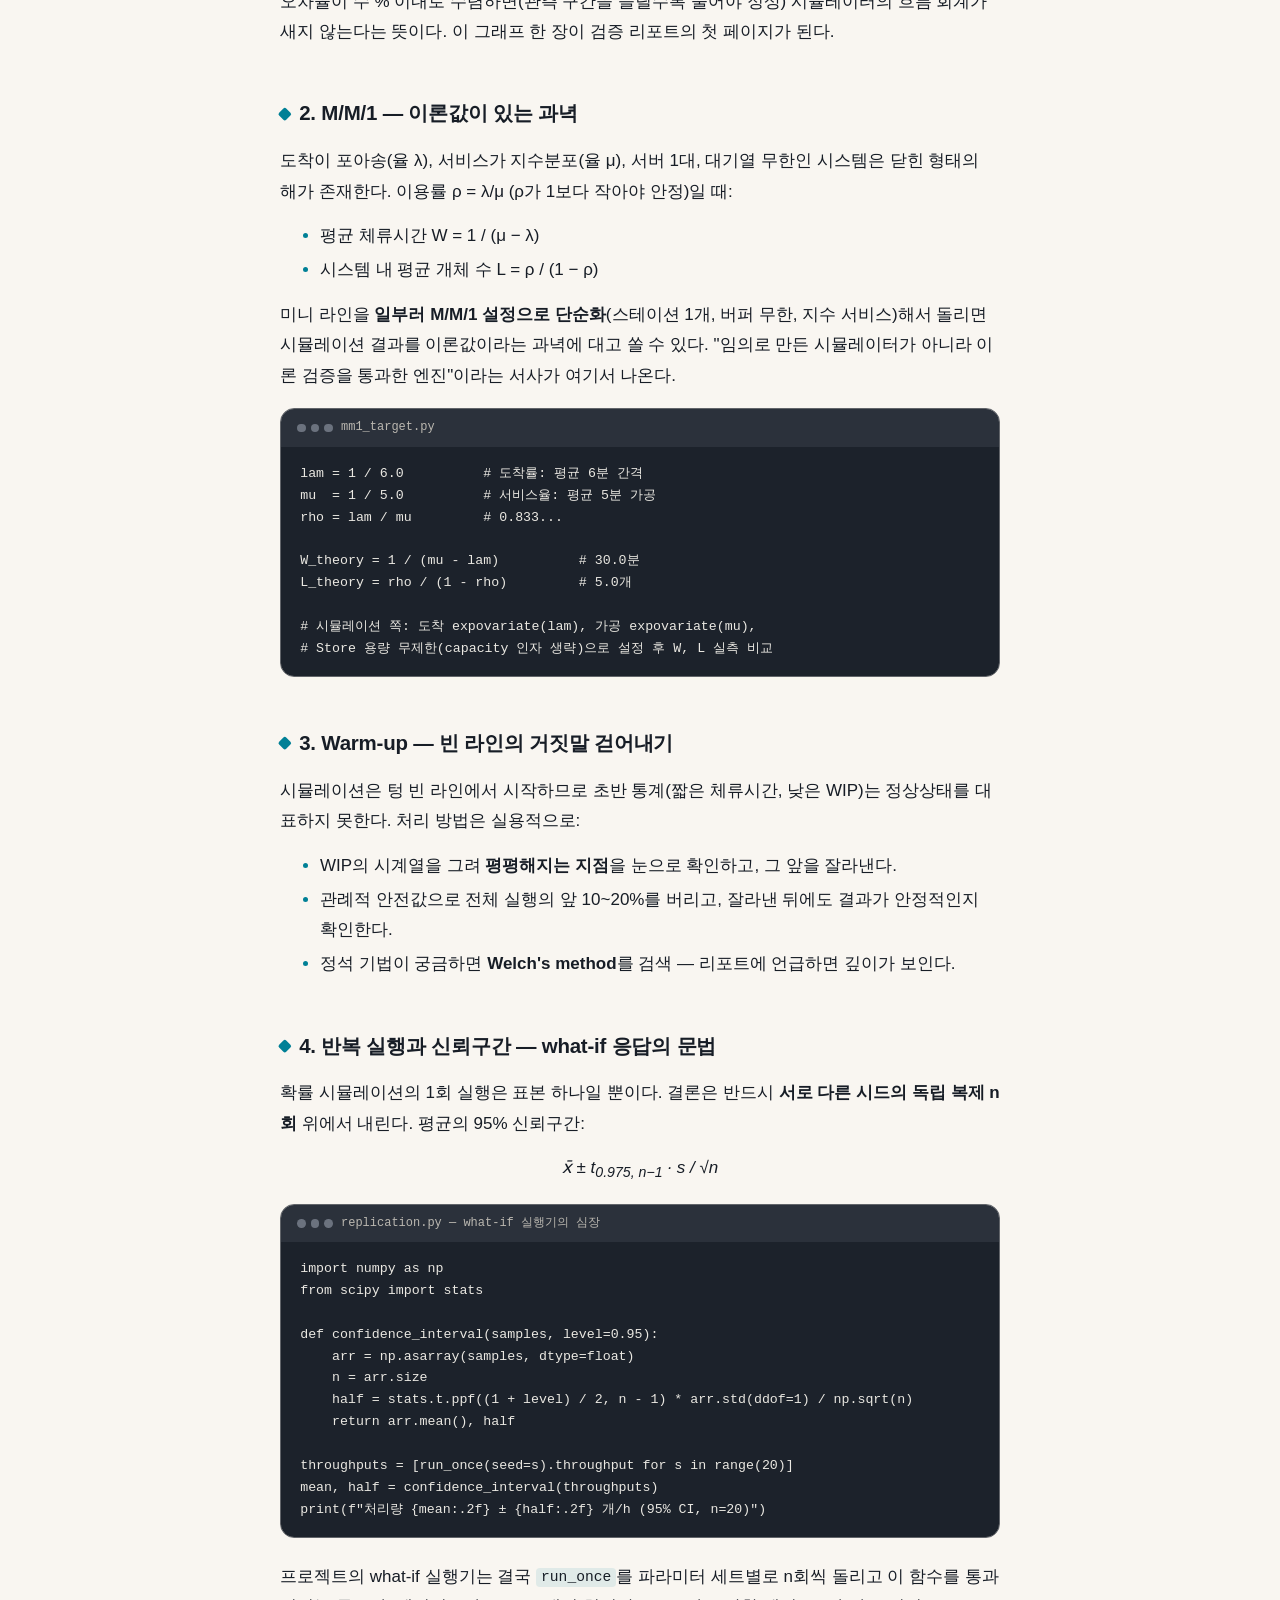
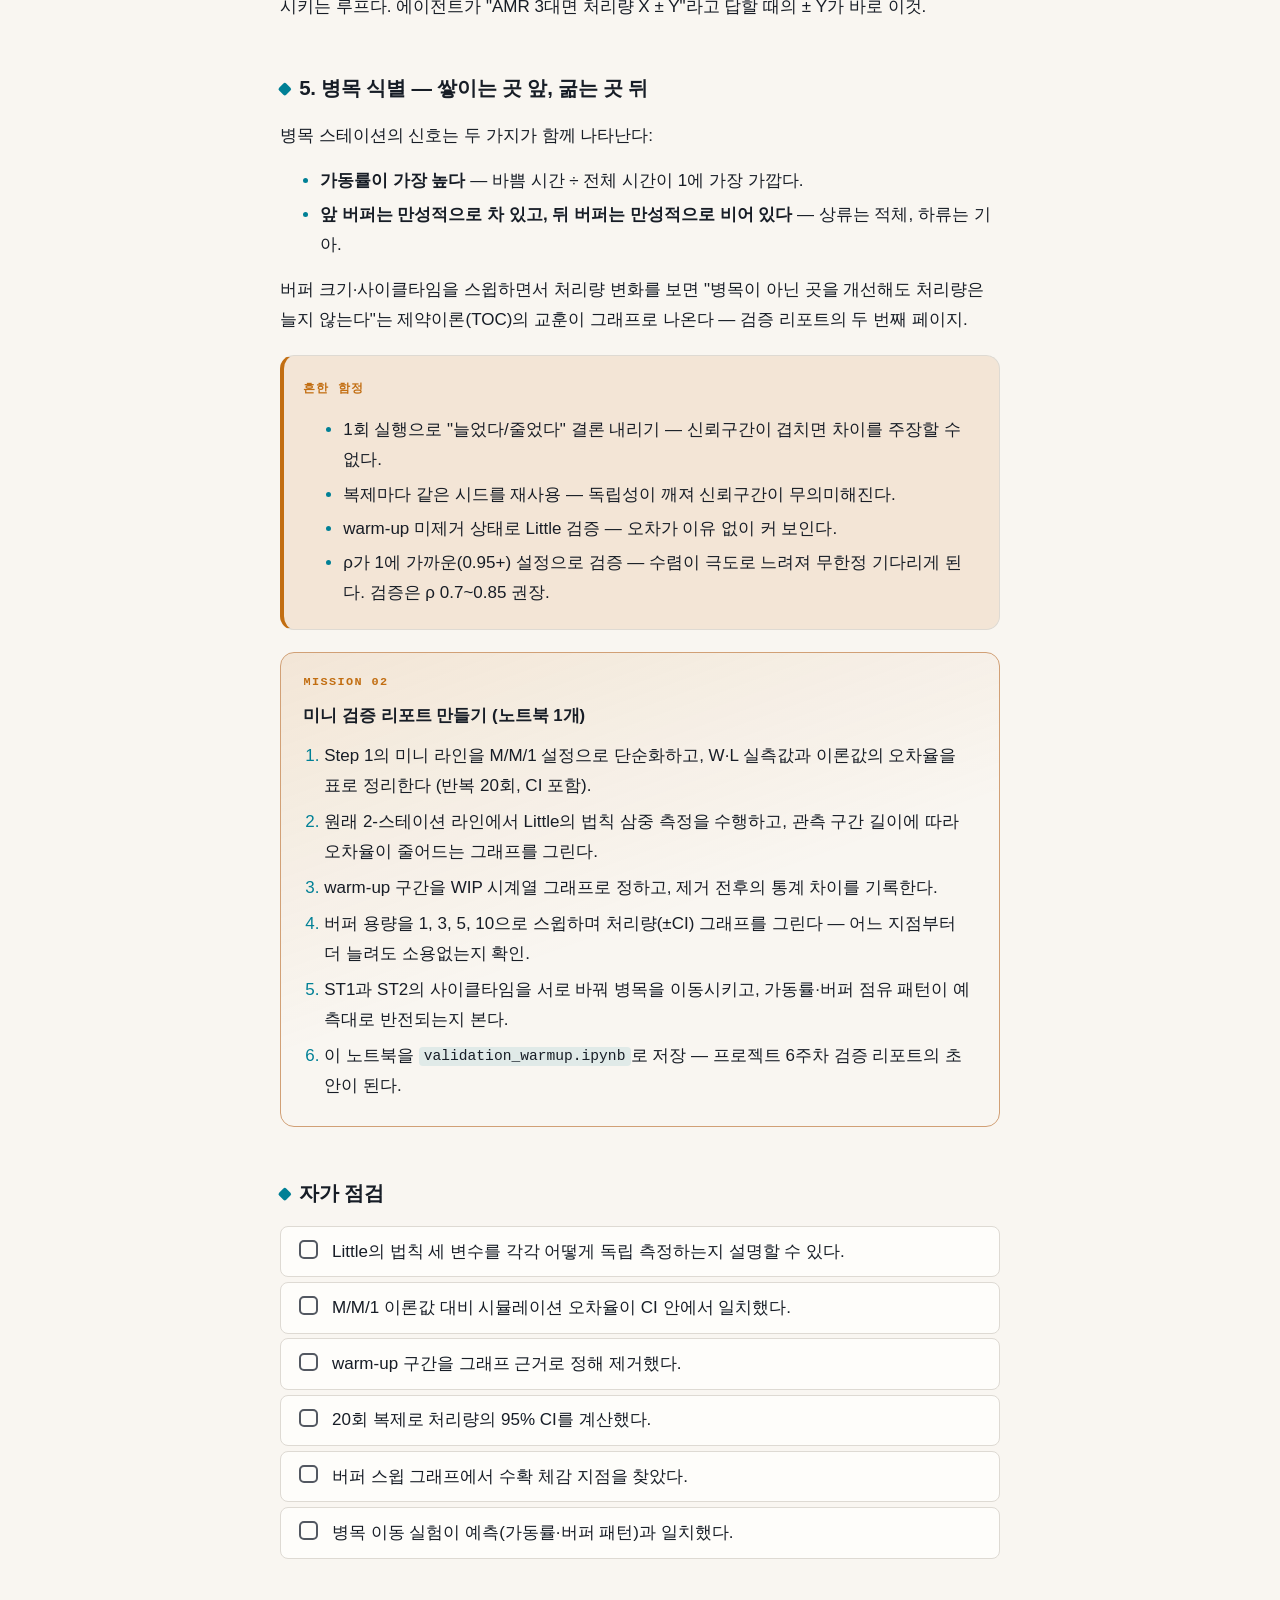
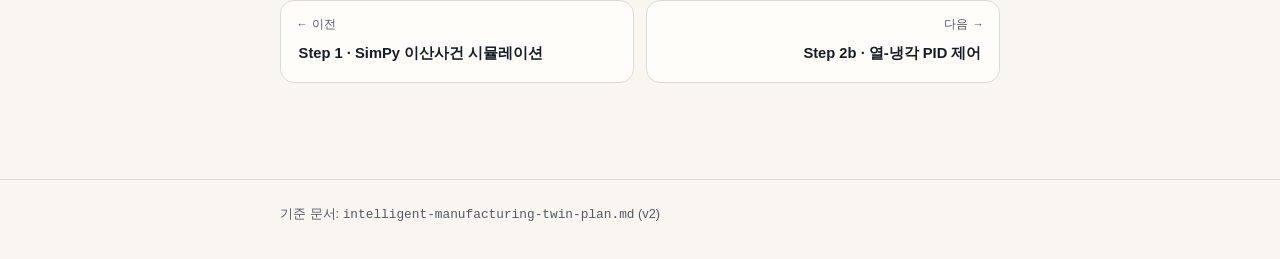
==== commit 38d17aef: "feat: 제어 축(열-냉각 PID) 코어 편입 — v2 기획서 개정 및 학습 Step 2b 신설 - 기획서: §4.2(e) PID 모듈, §8 경보 오탐 지표(SPC ±3σ, p" ====
--- a/learning/step-2-production-theory.html
+++ b/learning/step-2-production-theory.html
@@ -175,7 +175,7 @@
 
     <nav class="pager" aria-label="스텝 이동">
       <a href="step-1-simpy.html"><span class="dir">← 이전</span><span class="t">Step 1 · SimPy 이산사건 시뮬레이션</span></a>
-      <a class="next" href="step-3-data-pipeline.html"><span class="dir">다음 →</span><span class="t">Step 3 · InfluxDB + Grafana 파이프라인</span></a>
+      <a class="next" href="step-2b-pid-control.html"><span class="dir">다음 →</span><span class="t">Step 2b · 열-냉각 PID 제어</span></a>
     </nav>
   </article>
 </main>
